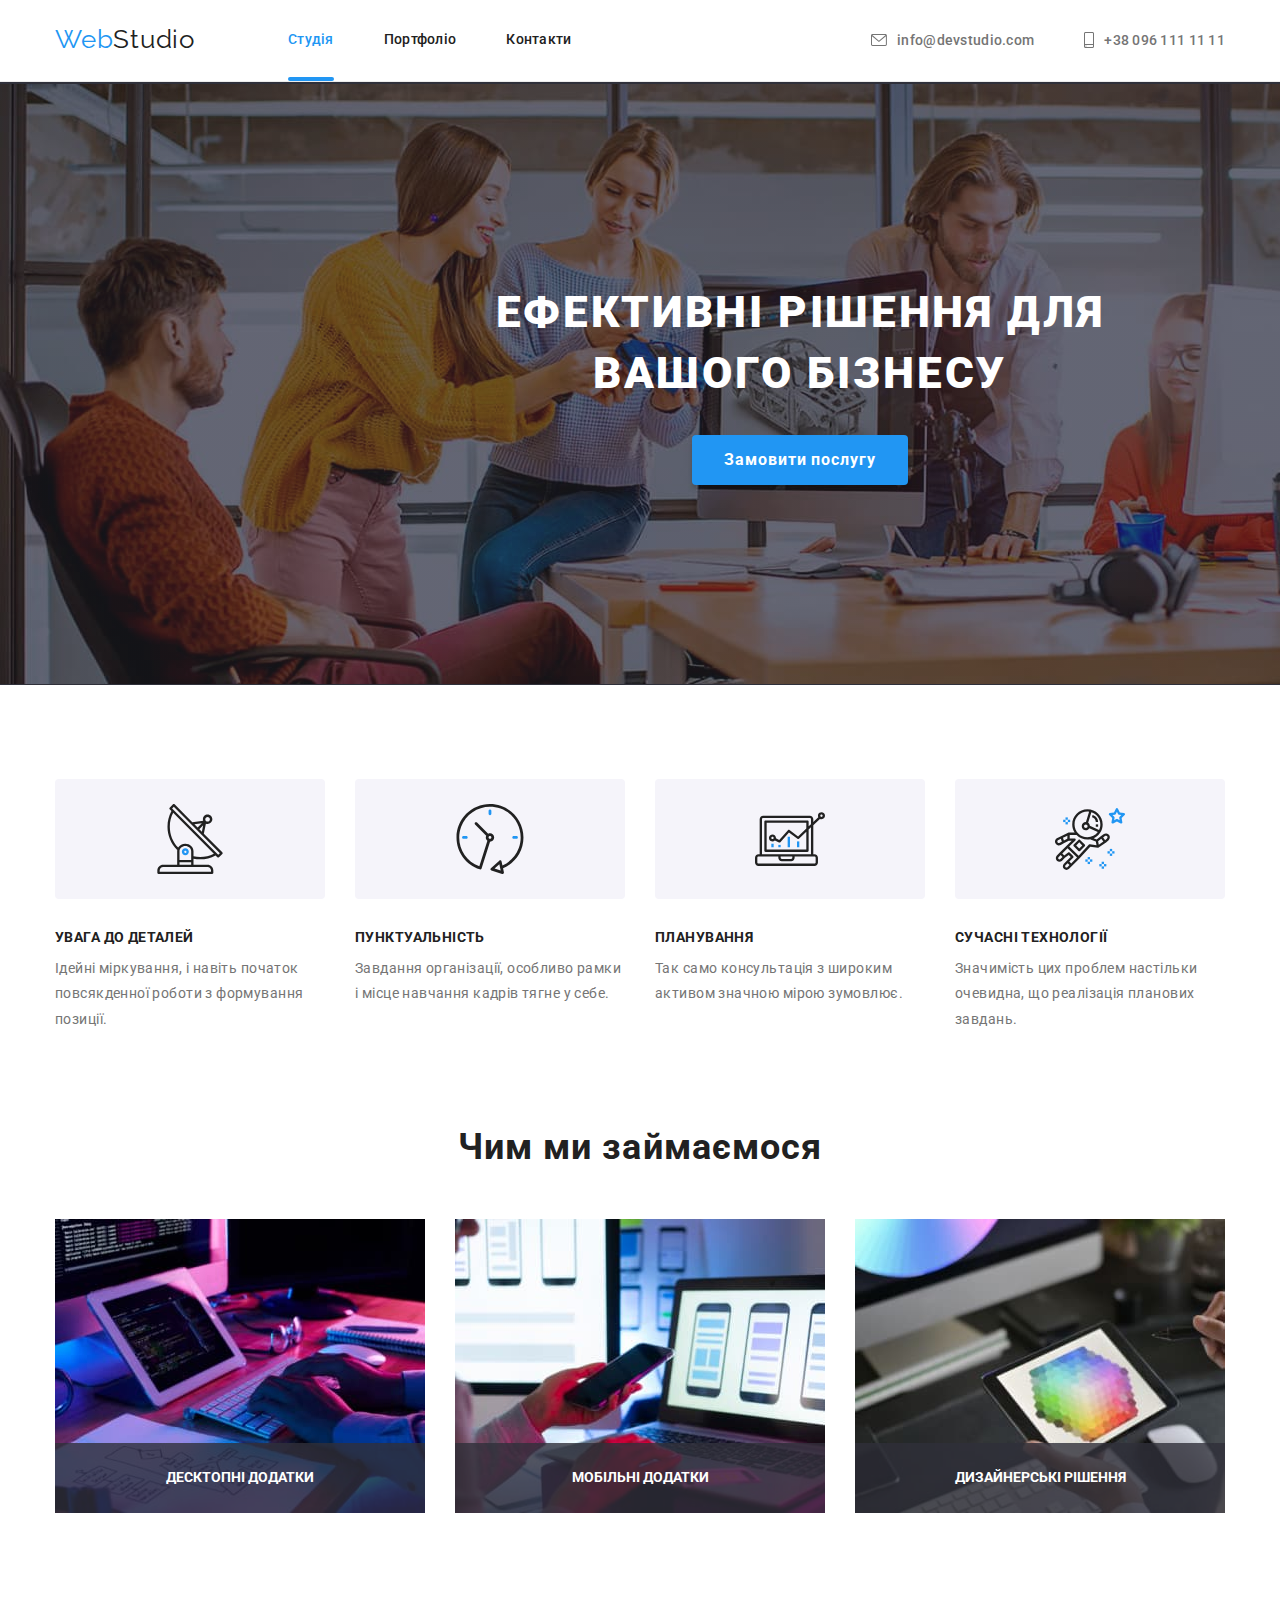
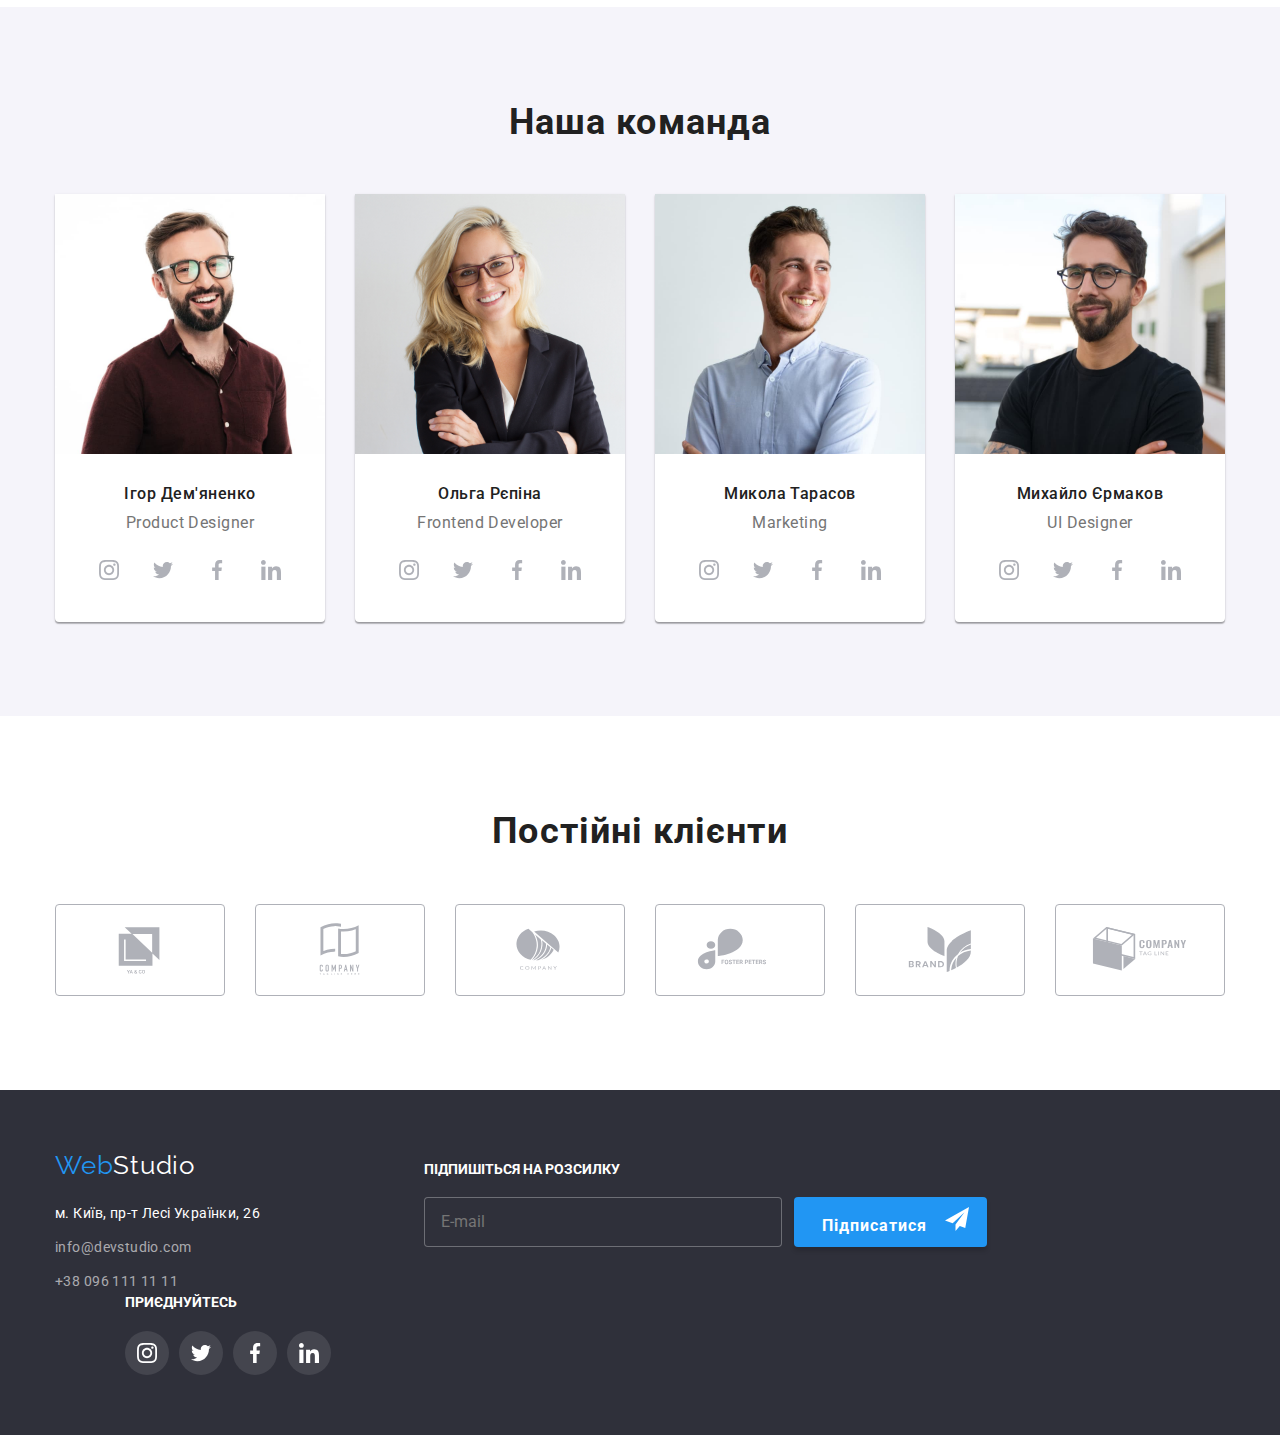
==== index.html @ ceedc27b "added bace files" ====
<!DOCTYPE html>
<html lang="uk">
<head>
    <meta charset="UTF-8">
    <meta http-equiv="X-UA-Compatible" content="IE=edge">
    <meta name="viewport" content="width=device-width, initial-scale=1.0">
    <title>Document</title>
    <link rel="preconnect" href="https://fonts.googleapis.com">
    <link rel="preconnect" href="https://fonts.gstatic.com" crossorigin>
    <link href="https://fonts.googleapis.com/css2?family=Raleway:wght@700&family=Roboto:wght@400;500;700;900&display=swap" rel="stylesheet">
    <link rel="stylesheet" href="https://cdnjs.cloudflare.com/ajax/libs/modern-normalize/1.1.0/modern-normalize.min.css">
    <link rel="stylesheet" href="./css/styles.css"/>
    
</head>

<body class="page">

<header class="header">

    <div class="container container-header">


        <a href="./index.html" class="logo">
            Web<span class="logo decor">Studio</span>
        </a>

    <nav>
        
        <ul class="site-nav">
            <li class="nav-item"><a href="#hero"  class="link current site-item">Студія</a></li>
            <li class="nav-item"><a href="./portfolio.html"  class="link site-item">Портфоліо</a></li>
            <li class="nav-item"><a href="#" class="link site-item" >Контакти</a></li>
        </ul>
    </nav>

        <ul class="contacts">
            <li class="contact-item">
                <a class="contact link" href=mailto:info@devstudio.com><svg class="contact-icon" width="16" height="12"><use href="./images/icons.svg#icon-envelope"></use></svg>info@devstudio.com</a>
            </li>
            
            <li class="contact-item">
                <a class="contact link" href=tel:+380961111111><svg class="contact-icon" width="10" height="16"><use href="./images/icons.svg#icon-smartphone"></use></svg>+38 096 111 11 11</a>
            </li>
        </ul>
    
    </div>

</header>

<main>


    <section id="hero" class="section hero-content">

        <div class="container hero-container">
            <h1 class="hero-title">Ефективні рішення для вашого бізнесу</h1>
            <button data-modal-open class="hero-button" type="button">Замовити послугу</button>
        </div>
       
    </section>

   

    <section class="section">

        <div class="container">
        <h2 class="title-our hidden">Наші переваги</h2>

        <ul class="section-list">

            <li class="section-item">
                <div class="iconbg">
                <svg width="70" height="70"><use href="./images/icons.svg#icon-antenna"></use></svg>
                </div>
                <h3 class="subtitle">УВАГА ДО ДЕТАЛЕЙ</h3>
                <p class="text">Ідейні міркування, і навіть початок повсякденної роботи з формування позиції.</p>
            </li>

            <li class="section-item">
                <div class="iconbg">
                <svg width="70" height="70"><use href="./images/icons.svg#icon-clock"></use></svg>
                </div>
                <h3 class="subtitle">ПУНКТУАЛЬНІСТЬ</h3>
                <p class="text">Завдання організації, особливо рамки і місце навчання кадрів тягне у себе.</p>
            </li>

            <li class="section-item">
                <div class="iconbg">
                <svg width="70" height="70"><use href="./images/icons.svg#icon-diagram"></use></svg>
                </div>
                <h3 class="subtitle">ПЛАНУВАННЯ</h3>
                <p class="text">Так само консультація з широким активом значною мірою зумовлює.</p>
            </li>

            <li class="section-item">
                <div class="iconbg">
                <svg width="70" height="70"><use href="./images/icons.svg#icon-astronaut"></use></svg>
                </div>
                <h3 class="subtitle">СУЧАСНІ ТЕХНОЛОГІЇ</h3>
                <p class="text">Значимість цих проблем настільки очевидна, що реалізація планових завдань.</p>
            </li>
        </ul>
    </div>
    </section>


    <section class="section our-works">

        <div class="container">
        <h2 class="section-title our-title">Чим ми займаємося</h2>
        
        <div class="works">
        <ul class="section-list">

            <li class="our-item">
                <img  src="./images/im1.jpg" width="370" alt="вестка" /> 
                <div class="overlay-works">
                    <p class="works-title">Десктопні додатки</p>
                </div>
            </li>

            <li class="our-item">
                <img src="./images/im2.jpg" width="370" alt="фронтенд" />
                <div class="overlay-works">
                    <p class="works-title">Мобільні додатки</p>
                </div>
            </li>

            <li class="our-item">
                <img src="./images/im3.jpg" width="370" alt="розробка візуальної частини" />
                <div class="overlay-works">
                    <p class="works-title">Дизайнерські рішення</p>
                </div>
            </li>
        </ul>
    </div>
    </div>
    </section>
    

    <section class="section team">
        <div class="container">
        <h2 class="team-title">Наша команда</h2>

        <ul class="team-list">

            <li class="team-card">
                
                <img src="./images/igor.jpg" width="270" alt="Ігор Дем'яненко" />
                    <h3 class="team-subtitle">Ігор Дем'яненко</h3>
                    <p lang="en" class="team-text">Product Designer</p>
                
                    <ul class="social">
                    <li class="team-icon">
                        <a class="social-team" href="#">
                            <svg class="icon" width="20" height="20">
                                <use href="./images/icons.svg#icon-instagram"></use>
                            </svg>
                        </a>
                        
                    </li>

                    <li class="team-icon">
                        <a class="social-team" href="#">
                            <svg class="icon" width="20" height="20">
                                <use href="./images/icons.svg#icon-twitter"></use>
                            </svg>
                        </a>
                    </li>

                    <li class="team-icon">
                        <a class="social-team" href="#">
                            <svg class="icon" width="20" height="20">
                                <use href="./images/icons.svg#icon-facebook"></use>
                            </svg>
                        </a>
                    </li>

                    <li class="team-icon">
                        <a class="social-team" href="#">
                            <svg class="icon" width="20" height="20">
                                <use href="./images/icons.svg#icon-linkedin"></use>
                            </svg>
                        </a>
                    </li>

                </ul>
               
            </li>

            <li class="team-card">
                <img src="./images/olga.jpg" width="270" alt="Ольга Рєпіна" />

                
                    <h3 class="team-subtitle">Ольга Рєпіна</h3>
                    <p lang="en" class="team-text">Frontend Developer</p>
                 
                    <ul class="social">
                        <li class="team-icon">
                            <a class="social-team" href="#">
                                <svg class="icon" width="20" height="20">
                                    <use href="./images/icons.svg#icon-instagram"></use>
                                </svg>
                            </a>
                            
                        </li>
    
                        <li class="team-icon">
                            <a class="social-team" href="#">
                                <svg class="icon" width="20" height="20">
                                    <use href="./images/icons.svg#icon-twitter"></use>
                                </svg>
                            </a>
                        </li>
    
                        <li class="team-icon">
                            <a class="social-team" href="#">
                                <svg class="icon" width="20" height="20">
                                    <use href="./images/icons.svg#icon-facebook"></use>
                                </svg>
                            </a>
                        </li>
    
                        <li class="team-icon">
                            <a class="social-team" href="#">
                                <svg class="icon" width="20" height="20">
                                    <use href="./images/icons.svg#icon-linkedin"></use>
                                </svg>
                            </a>
                        </li>
    
                    </ul>
                 
                
               
            </li>

            <li class="team-card">
                <img src="./images/mykola.jpg" width="270" alt="Микола Тарасов" />
                
                    <h3 class="team-subtitle">Микола Тарасов</h3>
                    <p lang="en" class="team-text">Marketing</p>

                    <ul class="social">
                        <li class="team-icon">
                            <a class="social-team" href="#">
                                <svg class="icon" width="20" height="20">
                                    <use href="./images/icons.svg#icon-instagram"></use>
                                </svg>
                            </a>
                            
                        </li>
    
                        <li class="team-icon">
                            <a class="social-team" href="#">
                                <svg class="icon" width="20" height="20">
                                    <use href="./images/icons.svg#icon-twitter"></use>
                                </svg>
                            </a>
                        </li>
    
                        <li class="team-icon">
                            <a class="social-team" href="#">
                                <svg class="icon" width="20" height="20">
                                    <use href="./images/icons.svg#icon-facebook"></use>
                                </svg>
                            </a>
                        </li>
    
                        <li class="team-icon">
                            <a class="social-team" href="#">
                                <svg class="icon" width="20" height="20">
                                    <use href="./images/icons.svg#icon-linkedin"></use>
                                </svg>
                            </a>
                        </li>
    
                    </ul>

             
            </li>

            <li class="team-card">
                <img src="./images/mykhailo.jpg" width="270" alt="Михайло Єрмаков" />
               
                    <h3 class="team-subtitle">Михайло Єрмаков</h3>
                    <p lang="en" class="team-text">UI Designer</p>

                    <ul class="social">
                        <li class="team-icon">
                            <a class="social-team" href="#">
                                <svg class="icon" width="20" height="20">
                                    <use href="./images/icons.svg#icon-instagram"></use>
                                </svg>
                            </a>
                            
                        </li>
    
                        <li class="team-icon">
                            <a class="social-team" href="#">
                                <svg class="icon" width="20" height="20">
                                    <use href="./images/icons.svg#icon-twitter"></use>
                                </svg>
                            </a>
                        </li>
    
                        <li class="team-icon">
                            <a class="social-team" href="#">
                                <svg class="icon" width="20" height="20">
                                    <use href="./images/icons.svg#icon-facebook"></use>
                                </svg>
                            </a>
                        </li>
    
                        <li class="team-icon">
                            <a class="social-team" href="#">
                                <svg class="icon" width="20" height="20">
                                    <use href="./images/icons.svg#icon-linkedin"></use>
                                </svg>
                            </a>
                        </li>
    
                    </ul>

              
            </li>

        </ul>

    </div>
    </section>


    <section class="section">
        <div class="container">
            <h2 class="section-title title-client">Постійні клієнти</h2>
            
            <ul class="client-list">

                <li>
                    <a class="client-item" href="#">
                        <svg class="client-icon" width="106" height="60">
                            <use href="./images/icons.svg#icon-Logo"></use>
                        </svg>
                    </a>
                </li>

                <li>
                    <a class="client-item" href="#">
                        <svg class="client-icon" width="106" height="60">
                            <use href="./images/icons.svg#icon-Logo1"></use>
                        </svg>
                    </a>
                </li>

                <li>
                    <a class="client-item" href="#">
                        <svg class="client-icon" width="106" height="60">
                            <use href="./images/icons.svg#icon-Logo2"></use>
                        </svg>
                    </a>
                </li>

                <li>
                    <a class="client-item" href="#">
                        <svg class="client-icon" width="106" height="60">
                            <use href="./images/icons.svg#icon-Logo3"></use>
                        </svg>
                    </a>
                </li>

                <li>
                    <a class="client-item" href="#">
                        <svg class="client-icon" width="106" height="60">
                            <use href="./images/icons.svg#icon-Logo4"></use>
                        </svg>
                    </a>
                </li>

                <li>
                    <a class="client-item" href="#">
                        <svg class="client-icon" width="106" height="60">
                            <use href="./images/icons.svg#icon-Logo5"></use>
                        </svg>
                    </a>
                </li>

            </ul>

        </div>
    </section>


</main>


<footer class="footer"> 
    <div class="container">

        <div class="adrfoot">
        <div class="foot">
        
        <div class="logo-end">
    <a class="logo logo-foot" href="./index.html"> 
        Web<span class="logo-footer">Studio</span>
    </a>
        </div>

 
    <address>
        <ul class="contacts-end">
    <li class="address-footer"><a class="address-end link" href="https://www.google.com/maps/place/%D0%B1%D1%83%D0%BB.+%D0%9B%D0%B5%D1%81%D0%B8+%D0%A3%D0%BA%D1%80%D0%B0%D0%B8%D0%BD%D0%BA%D0%B8,+26,+%D0%9A%D0%B8%D0%B5%D0%B2,+%D0%A3%D0%BA%D1%80%D0%B0%D0%B8%D0%BD%D0%B0,+02000/@50.4265841,30.5361971,17z/data=!3m1!4b1!4m5!3m4!1s0x40d4cf0e033ecbe9:0x57a4dffefec77da0!8m2!3d50.4265807!4d30.5383859" target="_blank"  rel="noopener noreferrer" >м. Київ, пр-т Лесі Українки, 26</a></li>
    <li class="address-footer"><a class="post-end link" href=mailto:info@devstudio.com>info@devstudio.com</a></li>
    <li class="address-footer"><a class="phone-end link" href=tel:+380961111111>+38 096 111 11 11</a></li>
  </ul>
    </address>

   

    <div class="footer-social">
        <p class="title-foot">Приєднуйтесь</p>
        
        <ul class="social-footer">
            <li>
                <a class="social-foot" href="#">
                    <svg class="icon" width="20" height="20">
                        <use href="./images/icons.svg#icon-instagram"></use>
                    </svg>
                </a>
                
            </li>

            <li>
                <a class="social-foot" href="#">
                    <svg class="icon" width="20" height="20">
                        <use href="./images/icons.svg#icon-twitter"></use>
                    </svg>
                </a>
            </li>

            <li>
                <a class="social-foot" href="#">
                    <svg class="icon" width="20" height="20">
                        <use href="./images/icons.svg#icon-facebook"></use>
                    </svg>
                </a>
            </li>

            <li>
                <a class="social-foot" href="#">
                    <svg class="icon" width="20" height="20">
                        <use href="./images/icons.svg#icon-linkedin"></use>
                    </svg>
                </a>
            </li>

        </ul>
    </div>
        </div>

    <div class="submit">
        <p class="submit-title">Підпишіться на розсилку</p>
    <form type="submit" class="send-email">
        <label>
            <input class="input-email" type="email" name="email" id="user_email" placeholder="E-mail"/>
        </label>
        <button type="submit" class="button-footer" >Підписатися
            <svg class="submit-icon" width="24" height="24"><use href="./images/icons.svg#icon-icon-send"></use></svg>
        </button>
    </form>
    </div>


</div>






    </div>
    
</footer>

       
<div data-modal class="backdrop is-hidden">
    <div class="modal">
        <button data-modal-close class="modal-button"><svg class="icon-modal" width="18" height="18"><use href="./images/icons.svg#icon-close"></use></svg></button>
    </div>
</div>
<script src="./js/modal.js"></script>


</body>
</html>
---- css/styles.css ----
h1,
h2,
h3,
h4,
p,
ul {
    margin: 0;
    padding: 0;
}

ul{
    list-style: none;
}

:root{
    --primary-text-color: #212121;
    --accent-color: #2196F3;
    --article-text-color: #757575;
    --white-text-color: #FFFFFF;
    --primary-bg-color: #FFFFFF;
    --bgcolor-footer: #2F303A;
    --bgcolor-team: #F5F4FA;
    --icon-color: #AFB1B8;
}

body {
    background-color: var(--primary-bg-color);
    font-family: 'Roboto', sans-serif;
    color:var(--primary-text-color);
}

.container{
    width: 1200px;
    margin-left: auto;
    margin-right: auto;
    padding-left: 15px;
    padding-right: 15px;
}

.section{
    padding-top: 94px;
    padding-bottom: 94px;
}

.hidden{
    position: absolute;
    width: 1px;
    height: 1px;
    margin: -1px;
    border: 0;
    padding: 0;
    clip: rect(0 0 0 0);
    overflow: hidden;
} 

img{
    display: block;
}

/* ========================= HEADER ================================ */

.header {
    border-bottom: 1px solid #ECECEC;;
}

.container-header{
    display: flex;
    align-items: center;
    
}

.link{
    display: block;
    text-decoration: none;
    font-style: normal;
    color: var(--primary-text-color);
    padding-top: 32px;
    padding-bottom: 32px;
    position: relative;
}

.link.current::after{
    content:"";
    width: 100%;
    height: 4px;
    border-radius: 2px;
    background-color: var(--accent-color);
    position: absolute;
    left: 0;
    bottom: -1px;
}

.logo {
    padding-top: 24px;
    padding-bottom: 25px;

    color: var(--accent-color);
    font-family: 'Raleway';
    font-size: 26px;
    line-height: 1.2;
    letter-spacing: 0.03em;
    text-decoration: none;
}

.decor {
    color: var(--primary-text-color);
}

.site-nav {
    display: flex;
    align-items: center;

    margin-left: 93px;
    text-decoration: none;
    line-height: 1.2;
    letter-spacing: 0.02em;
}

.nav-item:not(:last-child){
    margin-right: 50px;
}

.site-item{
    display:block;
    font-weight: 500;
    line-height: 1.14;
    font-size: 14px;
    letter-spacing: 0.02em;
    text-decoration: none;  
    transition: color 250ms cubic-bezier(0.4, 0, 0.2, 1);
}

.site-item:hover{
    color:var(--accent-color);
}

.site-item:focus{
    color:var(--accent-color);
}

.contacts{
    display: flex;
    margin-left: auto;
}

.contact.link{
    display: flex;
    align-items: center;
    color: var(--article-text-color);
    font-size: 14px;
    font-weight: 500;
    line-height: 1.2;
    letter-spacing: 0.02em; 
    text-decoration: none;
    color:var(--article-text-color);
    fill:var(--article-text-color);
    transition: color 250ms cubic-bezier(0.4, 0, 0.2, 1), fill 250ms cubic-bezier(0.4, 0, 0.2, 1);
}

.contact.link:focus{
    color: var(--accent-color);
}   

.contact.link:hover{
    color:var(--accent-color);
}

.contact-icon{
    fill:currentColor;
}

.contact-icon{
    margin-right: 10px;
}

.contact-item:not(:last-child){
    margin-right: 50px;
}





/* ========================= HERO ============================== */



.hero-content{
    width: 1600px;
    margin-left: auto;
    margin-right: auto;
    padding-top: 200px;
    padding-bottom:200px;
    text-align: center;
    background-color: var(--bgcolor-footer);
    background-image: linear-gradient(rgba(47, 48, 58, 0.4), rgba(47, 48, 58, 0.4)), url(../images/herobg.jpg);
    background-repeat: no-repeat;
    background-position: center;
}

.hero-title{
    max-width: 696px;
    margin-bottom: 30px;
    margin-left: auto;
    margin-right: auto;
    color: var(--white-text-color);
    font-size: 44px;
    font-weight: 900;
    text-align: center;
    text-transform: uppercase;
    letter-spacing: 0.06em;
    line-height: 1.4;
    
}

button{
    cursor: pointer;
}

.hero-button{
    border-radius: 4px;

    box-shadow: 0px 4px 4px rgba(0, 0, 0, 0.15);
    font-weight: 700;
    padding: 10px 32px;
    background-color: var(--accent-color);
    color: var(--white-text-color);
    line-height: 1.9;
    letter-spacing: 0.06em;
    border-style: none;
    transition: background-color 250ms cubic-bezier(0.4, 0, 0.2, 1);
}

.hero-button:hover,
.hero-button:focus{
    background-color: #188CE8;
}


/* ========================= НАШІ ПЕРЕВАГИ ==================== */

.section-title{
    font-size: 36px;
    line-height: 1.2;
    text-align: center;
    letter-spacing: 0.03em;
}

.section-list{
    display: flex;
}

.section-item{
    width: 270px;
}

.section-item:not(:first-child){
    margin-left: 30px;
}

.iconbg{
    display: flex;
    justify-content: center;
    align-items: center;
    height: 120px;
    border-radius: 4px;
    background-color: var(--bgcolor-team);
    margin-bottom: 30px;
}

.subtitle{
    margin-bottom: 10px;
    font-size: 14px;
    line-height: 1.2;
    letter-spacing: 0.03em;
    text-transform: uppercase;
}

.text{
    margin-bottom: 0;
    color: var(--article-text-color);
    font-weight: 400;
    font-size: 14px;
    line-height: 1.8;
    letter-spacing: 0.03em;
}



/* =========================ЧИМ МИ ЗАЙМАЄМОСЬ ====================== */

.our-works{
    padding-top: 0;
}

.our-title{
    margin-bottom: 50px;
    font-size: 36px;
    line-height: 1.2;
    text-align: center;
    letter-spacing: 0.03em;
}

.our-item:not(:last-child){
    margin-right: 30px;
}

.our-item{
    position:relative;
}

.overlay-works{
    position: absolute;
    display: flex;
    justify-content: center;
    align-items: center;
    width: 100%;
    background-color:rgba(47, 48, 58, 0.8);
    height: 70px;
    left:0;
    bottom: 0;
}

.works-title{
    color:var(--white-text-color);
    text-transform: uppercase;
    font-weight: 700;
    font-size:14px;
    line-height: 1.14;
}


/* ========================= КОМАНДА ========================= */

.team-title{
    margin-bottom:50px ;
    font-size: 36px;
    line-height: 1.2;
    text-align: center;
    letter-spacing: 0.03em;
}

.team{
    background-color: var(--bgcolor-team);
}

.team-list{
    display: flex;
}


.team-card{
    display: block;
   
    background-color: var(--primary-bg-color);
    box-shadow: 0px 1px 3px rgba(0, 0, 0, 0.12), 0px 1px 1px rgba(0, 0, 0, 0.14), 0px 2px 1px rgba(0, 0, 0, 0.2);
    border-radius: 0px 0px 4px 4px;
    margin-right: 30px;
}

.team-card:last-child{
    margin-right: 0;
}


.team-title{
    margin-bottom: 50px;
}

.team-subtitle{
    margin-bottom: 10px;
    margin-top: 30px;
    font-weight: 500;
    font-size: 16px;
    line-height: 1.2;
    text-align: center;
    letter-spacing: 0.03em;
}

.team-text{
    margin-bottom: 16px;
    color: var(--article-text-color);
    line-height: 1.2;
    text-align: center;
    letter-spacing: 0.03em;
    margin-bottom: 16px;
}

.social{
    display:flex;
    justify-content: center;
    align-content: center;
    margin-bottom: 30px;
}

.social-team{
    fill:#AFB1B8;
    display: flex;
    align-items: center;
    justify-content: center;

    width: 44px;
    height: 44px;
    border-radius: 50%;
    transition: fill 250ms cubic-bezier(0.4, 0, 0.2, 1), background-color 250ms cubic-bezier(0.4, 0, 0.2, 1);
}

.team-icon:not(:last-child){
    margin-right: 10px;
}

.social-team:hover,
.social-team:focus{
    background-color: var(--accent-color);
    fill:var(--white-text-color);
}


/* ========================= ПОСТІЙНІ КЛІЄНТИ =========================*/

.title-client{
    margin-bottom: 50px;
}
.client-list{
    display:flex;
    justify-content: center;
    align-items: center;
    gap: 30px;

}
.client-item{
    color: var(--icon-color);
    display: flex;
    justify-content: center;
    align-items: center;
    width: 170px;
    height: 92px;
    border: 1px solid var(--icon-color);
    border-radius: 4px;
    outline: transparent;
    transition: color 250ms cubic-bezier(0.4, 0, 0.2, 1), border-color 250ms cubic-bezier(0.4, 0, 0.2, 1);
}

.client-item:focus,
.client-item:hover{
    border-color: #188CE8;
    color: #188CE8;
}

.client-icon{
    fill: currentColor;
}


/* ========================= FOOTER ========================= */

.footer{
    background-color: var(--bgcolor-footer);
    color: var(--white-text-color);

    padding-top: 60px;
    padding-bottom: 60px;
}

.logo-footer{
    color: var(--white-text-color);
}

.logo-end{
    margin-bottom: 20px;
}

.logo-foot{
    padding: 0;
}

.adrfoot{
    display: flex;
    align-items: baseline;
}

.address-end{
    color: var(--white-text-color);
    text-decoration: none;
    line-height: 1.8;
    font-size: 14px;
    letter-spacing: 0.03em;
    padding: 0;
    transition: color 250ms cubic-bezier(0.4, 0, 0.2, 1);
}

.post-end{
    color: rgba(255, 255, 255, 0.6);
    line-height: 1.8;
    font-size: 14px;
    letter-spacing: 0.03em;
    padding: 0;
    transition: color 250ms cubic-bezier(0.4, 0, 0.2, 1);
}

.phone-end{
    color: rgba(255, 255, 255, 0.6);
    line-height: 1.8;
    font-size: 14px;
    letter-spacing: 0.03em;
    padding: 0;
    transition: color 250ms cubic-bezier(0.4, 0, 0.2, 1);
}

.address-end:hover,
.address-end:focus{
    color: var(--accent-color);
}

.phone-end:hover,
.phone-end:focus{
    color: var(--accent-color);
}

.post-end:hover,
.post-end:focus{
    color: var(--accent-color);
}

.address-footer:not(:last-child){
    margin-bottom: 9px;
}

.footer-social{
 margin-left: 70px;
}

.title-foot{
    margin-bottom: 20px;
    font-size: 14px;
    font-weight: 700;
    text-transform: uppercase;
}

.social-foot{
    fill: var(--white-text-color);
    display: flex;
    align-items: center;
    justify-content: center;

    width: 44px;
    height: 44px;
    background-color: rgba(255, 255, 255, 0.1);
    border-radius: 50%;
    transition: background-color 250ms cubic-bezier(0.4, 0, 0.2, 1);
}

.social-foot:focus,
.social-foot:hover{
    background-color: var(--accent-color);
}

.social-footer{
    display: flex;
    gap: 10px;
}

.submit{
    display:flex;
    flex-direction: column;
    margin-left: 93px;
}

.submit-title{
    margin-bottom: 20px;
    font-size: 14px;
    font-weight: 700;
    text-transform: uppercase;
}

.input-email{
    width: 358px;
    height: 50px;
    background-color: var(--bgcolor-footer);
    border-radius: 4px;
    border: 1px solid rgba(255, 255, 255, 0.3);
    padding-left: 16px;
}

.send-email{
    display: flex;
    align-items: center;
}

.button-footer{
    height: 50px;
    margin-left: 12px;
    padding-left: 28px;
    padding-top:10px;
    padding-bottom: 10px;
    padding-right: 18px;

    border-radius: 4px;

    box-shadow: 0px 4px 4px rgba(0, 0, 0, 0.15);
    font-weight: 700;
    background-color: var(--accent-color);
    color: var(--white-text-color);
    line-height: 1.9;
    letter-spacing: 0.06em;
    border-style: none;
    transition: background-color 250ms cubic-bezier(0.4, 0, 0.2, 1);

}

.hero-button:hover,
.hero-button:focus{
    background-color: #188CE8;
}

.submit-icon{
    margin-left: 13px;
}



/* ========================= ПОРТФОЛІО =========================*/

.current{
    color: var(--accent-color);
}

.features-names{
    margin-bottom: 50px;
}
.features-item{
    border-style: none;
    line-height: 1.6;
    text-align: center;
    letter-spacing: 0.03em;
    transition: background-color 250ms cubic-bezier(0.4, 0, 0.2, 1), color 250ms cubic-bezier(0.4, 0, 0.2, 1), box-shadow 250ms cubic-bezier(0.4, 0, 0.2, 1);
}

.examples-subtitle{
    font-size: 18px;
    line-height: 2;
    letter-spacing: 0.06em;
}

.examples-text{
    color: var(--article-text-color);
    font-weight: 400;
    line-height: 30px;
    letter-spacing: 0.03em;
}

.features-names{
    display: flex;
    justify-content: center;
}

.features-item:hover{
    background-color: var(--accent-color);
    color: var(--white-text-color);
    box-shadow: 0px 3px 1px rgba(0, 0, 0, 0.1), 0px 1px 2px rgba(0, 0, 0, 0.08), 0px 2px 2px rgba(0, 0, 0, 0.12);
}

.features-item:focus{
    background-color: var(--accent-color);
    color: var(--white-text-color);
    box-shadow: 0px 3px 1px rgba(0, 0, 0, 0.1), 0px 1px 2px rgba(0, 0, 0, 0.08), 0px 2px 2px rgba(0, 0, 0, 0.12);
}

.features-names{
    gap: 8px;
}

.features-item{
    padding: 6px 22px; 
    border-radius: 4px;

    font-weight: 500;
    line-height: 1.6;
    letter-spacing: 0.03em;
    background: var(--bgcolor-team);
}

.features-title{
    visibility: hidden;
}

.examples{
    display: flex;
    flex-wrap: wrap;
    gap: 30px;
}

.examples-item {
    width: 370px;
}

.examples-item :last-child{
    margin-right: 0;
}

.examples-link{
    display: block;
    text-decoration: none;
    outline: transparent;
    transition: box-shadow 250ms cubic-bezier(0.4, 0, 0.2, 1);
}

.examples-link:hover,
.examples-link:focus{
    box-shadow: 0px 1px 1px rgba(0, 0, 0, 0.12), 0px 4px 4px rgba(0, 0, 0, 0.06), 1px 4px 6px rgba(0, 0, 0, 0.16);
}

.overlay{
    width: 100%;
    height: 100%;
    position: absolute;
    left:0;
    top:0;
    display: flex;
    justify-content: center;
    align-items: center;
    background-color:rgba(33, 150, 243, 0.9);
    transform: translateY(100%);
    transition: transform 250ms cubic-bezier(0.4, 0, 0.2, 1);
}

.examples-link:hover .overlay{
    transform: translateY(0);
}

.examples-link:focus .overlay{
    transform: translateY(0);
}

.overlay-wrapper{
    position:relative;
    overflow: hidden;
}

.overlay-text{
    padding-left: 24px;
    padding-right: 24px;
    color: var(--white-text-color);
    font-size: 18px;
    line-height: 28px;
}

.examples-aftercard{
    padding: 20px 24px;
    border-right: 1px solid #EEEEEE;
    border-left: 1px solid #EEEEEE;
    border-bottom: 1px solid #EEEEEE;
}

.examples-subtitle{
    color:var(--primary-text-color);
    margin-bottom: 4px;
    font-size: 18px;
    line-height: 2;
    letter-spacing: 0.06em;
}

.examples-text{
    line-height: 1.9;
    letter-spacing: 0.03em;
}


/* ========================= МОДАЛЬНЕ ВІКНО =========================*/


.backdrop{
    position:fixed;
    top:0;
    left:0;
    width: 100vw;
    height: 100vh;
    background-color:rgba(0, 0, 0, 0.2);

    opacity:1;
    transition: opacity 250ms cubic-bezier(0.4, 0, 0.2, 1);
}

.backdrop.is-hidden{
    opacity: 0;
    pointer-events: none;
}

.modal{
    position: absolute;
    width: 528px;
    height: 581px;
    border-radius: 4px;
    background-color: var(--primary-bg-color);
    top: 50%;
    left: 50%;
    transform: translate(-50%,-50%);
}

.modal-button{
    display:flex;
    position: absolute;
    justify-content: center;
    align-items: center;
    right: 8px;
    top:8px;
    width: 30px;
    height: 30px;
    padding: 6px;
    border: 1px solid rgba(0, 0, 0, 0.1);;
    border-radius: 50%;
    background-color: var(--white-text-color);
}
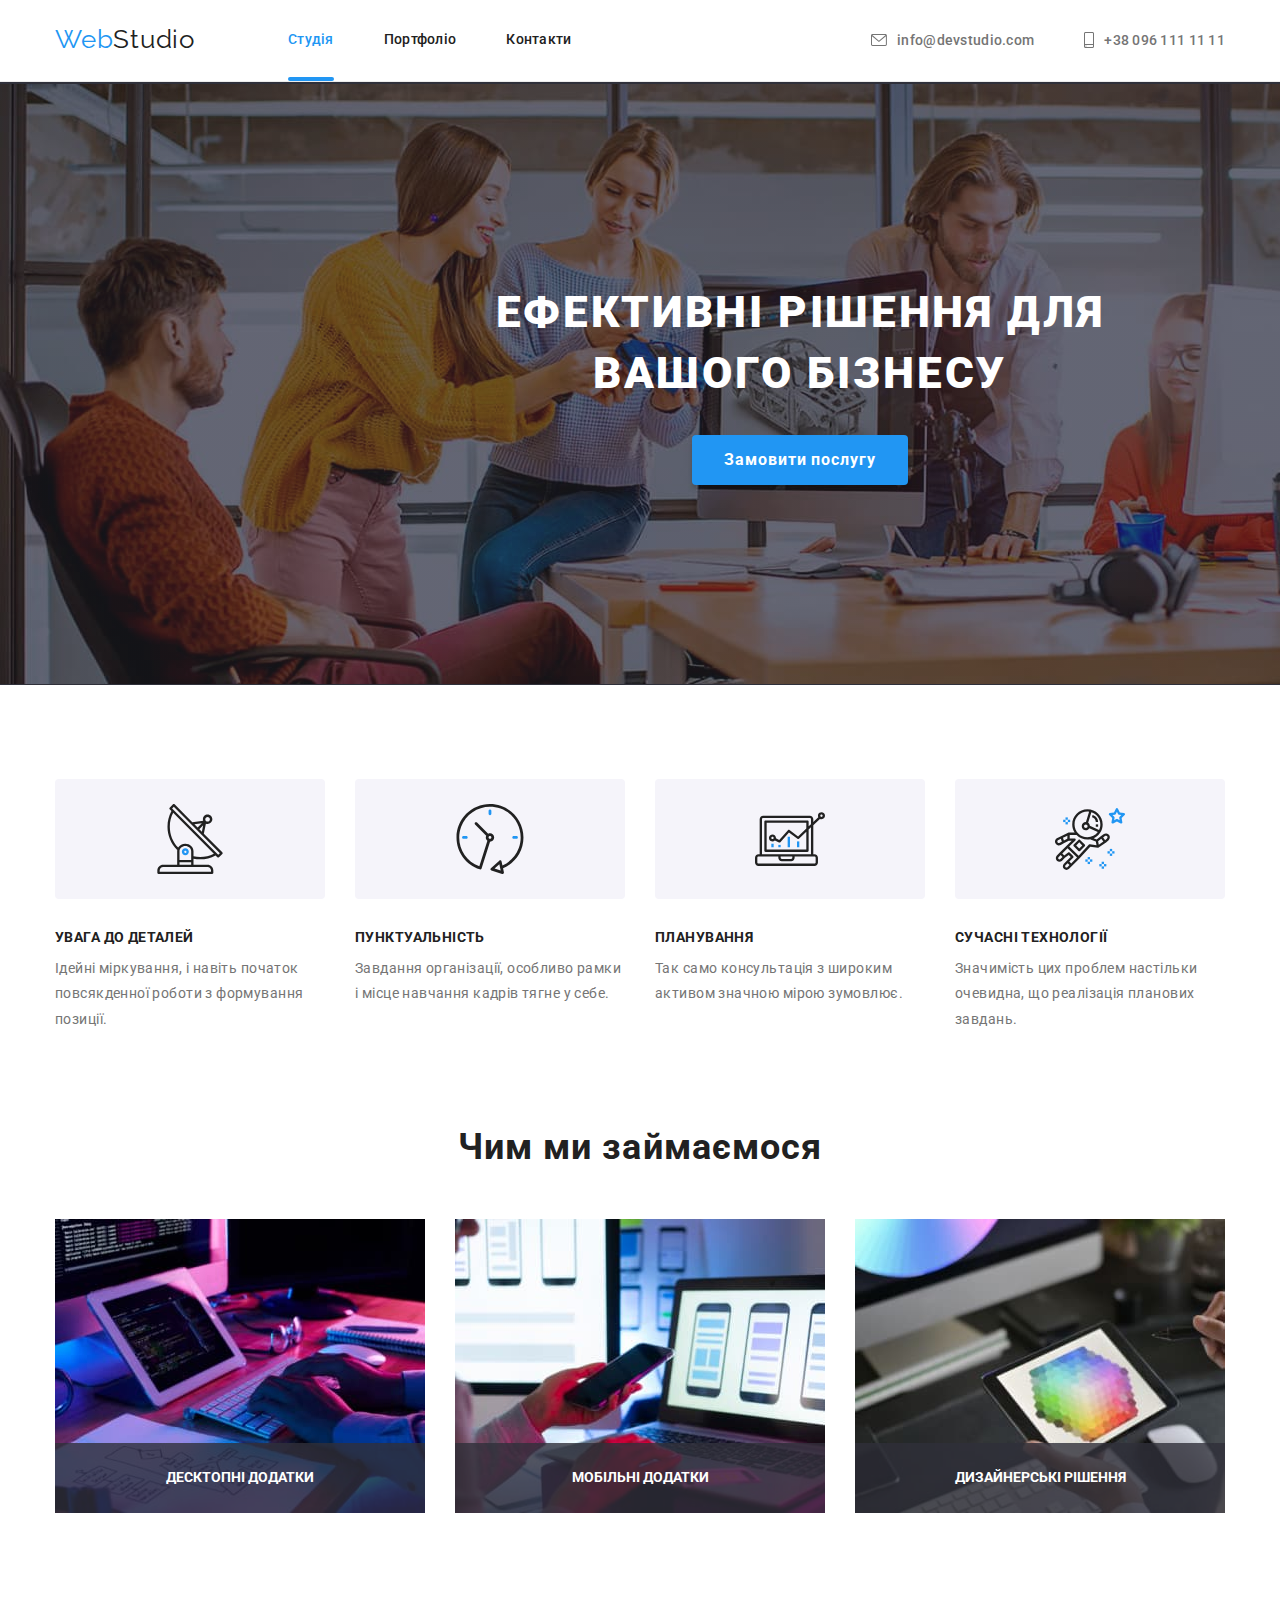
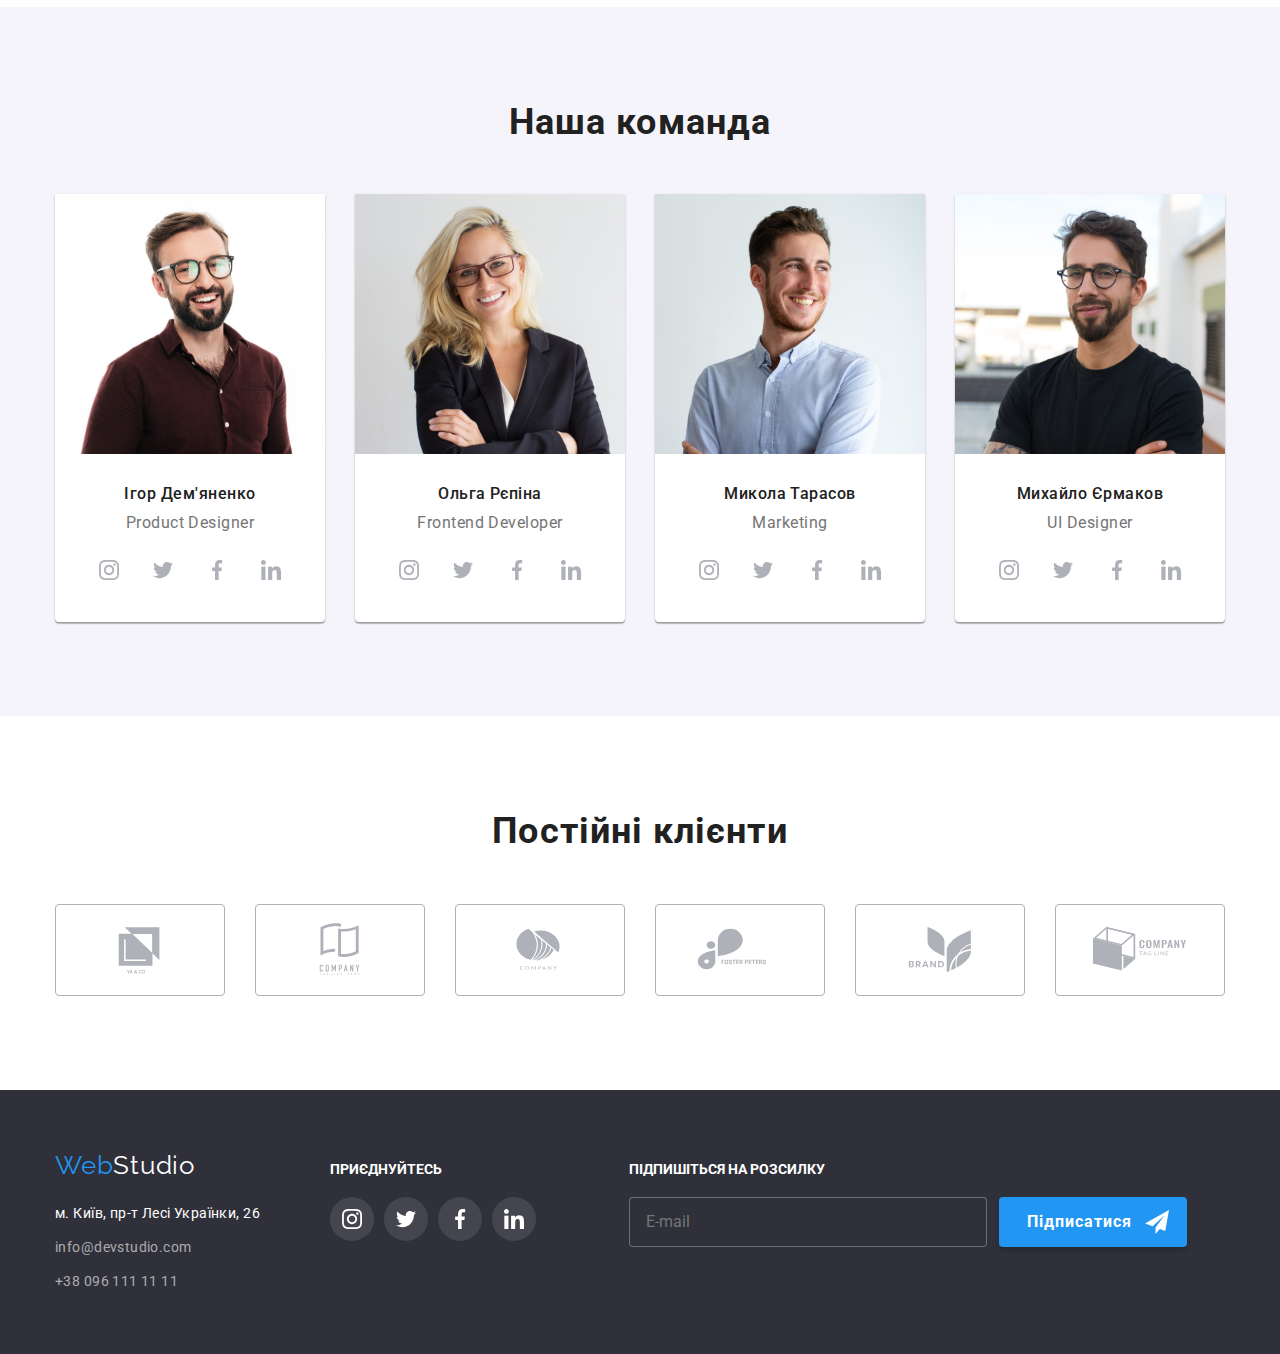
==== commit 6f05c124: "Added form" ====
--- a/index.html
+++ b/index.html
@@ -414,7 +414,7 @@
     <li class="address-footer"><a class="phone-end link" href=tel:+380961111111>+38 096 111 11 11</a></li>
   </ul>
     </address>
-
+</div>
    
 
     <div class="footer-social">
@@ -456,12 +456,13 @@
 
         </ul>
     </div>
-        </div>
+        
+
 
     <div class="submit">
         <p class="submit-title">Підпишіться на розсилку</p>
     <form type="submit" class="send-email">
-        <label>
+        <label >
             <input class="input-email" type="email" name="email" id="user_email" placeholder="E-mail"/>
         </label>
         <button type="submit" class="button-footer" >Підписатися
@@ -470,24 +471,59 @@
     </form>
     </div>
 
-
-</div>
-
-
-
-
-
-
-    </div>
-    
+    
+        </div>
+    </div>   
 </footer>
 
        
 <div data-modal class="backdrop is-hidden">
     <div class="modal">
         <button data-modal-close class="modal-button"><svg class="icon-modal" width="18" height="18"><use href="./images/icons.svg#icon-close"></use></svg></button>
+    
+        <p class="form-title">Залиште свої дані, ми вам передзвонимо</p>
+
+        <form class="form">
+            
+
+            <div class="form-field">
+                <label class="form-label" for="name">Ім'я</label>
+                <svg class="icon-input" width="18" height="18"><use href="./images/icons.svg#icon-person"></use></svg>
+                <input class="modal-input" type="text" name="username" id="name"/>
+           </div>
+
+           <div class="form-field">
+                <label class="form-label" for="number">Телефон</label>
+                <svg class="icon-input" width="18" height="18"><use href="./images/icons.svg#icon-phone-form"></use></svg>
+                <input class="modal-input" type="tel" name="phone-number" id="number" />
+            </div>
+
+            <div class="form-field">
+                <label class="form-label" for="mail">Пошта</label>
+                <svg class="icon-input" width="18" height="18"><use href="./images/icons.svg#icon-email-form"></use></svg>
+                <input class="modal-input"  type="email" name="email" id="mail"/>
+            </div>
+
+            <div class="form-field">
+                <label class="form-label" for="comment">Коментар</label>
+                <textarea class="modal-input" name="feedback" rows="7" placeholder="Введіть текст" id="comment"></textarea>
+            </div>
+
+        
+            <input class="modal-checkbox visually-hidden" type="checkbox" name="privacy" id="privacy"/>
+            <label class="privacy-text" for="privacy"><span class="custom-checkbox"></span>Погоджуюся з розсилкою та приймаю &nbsp;<a href="#" class="privacy-link">  Умови договору</a></label>
+
+
+              <button class="button-form" type="submit">Відправити</button>
+
+        </form>
+
     </div>
 </div>
+
+
+
+
 <script src="./js/modal.js"></script>
 
 
--- a/css/styles.css
+++ b/css/styles.css
@@ -53,6 +53,17 @@
     clip: rect(0 0 0 0);
     overflow: hidden;
 } 
+
+.visually-hidden{
+    position: absolute;
+    width: 1px;
+    height: 1px;
+    margin: -1px;
+    padding: 0;
+    overflow: hidden;
+    border: 0;
+    clip: rect(0 0 0 0);
+}
 
 img{
     display: block;
@@ -528,7 +539,7 @@
 }
 
 .footer-social{
- margin-left: 70px;
+    margin-left: 70px;
 }
 
 .title-foot{
@@ -589,6 +600,8 @@
 }
 
 .button-footer{
+    display: inline-flex;
+    align-items: center;
     height: 50px;
     margin-left: 12px;
     padding-left: 28px;
@@ -597,7 +610,6 @@
     padding-right: 18px;
 
     border-radius: 4px;
-
     box-shadow: 0px 4px 4px rgba(0, 0, 0, 0.15);
     font-weight: 700;
     background-color: var(--accent-color);
@@ -606,11 +618,10 @@
     letter-spacing: 0.06em;
     border-style: none;
     transition: background-color 250ms cubic-bezier(0.4, 0, 0.2, 1);
-
-}
-
-.hero-button:hover,
-.hero-button:focus{
+}
+
+.button-footer:hover,
+.button-footer:focus{
     background-color: #188CE8;
 }
 
@@ -811,13 +822,147 @@
     border: 1px solid rgba(0, 0, 0, 0.1);;
     border-radius: 50%;
     background-color: var(--white-text-color);
-}
-
-
-
-
-
-
-
-
-
+    transition: fill 250ms cubic-bezier(0.4, 0, 0.2, 1);
+}
+
+.modal-button:hover,
+.modal-button:focus{
+    fill:var(--accent-color);
+}
+
+.form-title{
+    text-align: center;
+    margin-top: 40px;
+    margin-bottom: 12px;
+    margin-left: auto;
+    margin-right: auto;
+
+    font-size: 20px;
+    line-height: 1.2;
+    font-weight: 700;
+}
+
+.form{
+    width: 448px;
+    margin-left: auto;
+    margin-right: auto;
+}
+
+.form-field{
+    display: flex;
+    flex-direction: column;
+    margin-bottom: 10px;
+
+    font-size: 12px;
+    font-weight: 400;
+    line-height: 1.2;
+    color: var(--article-text-color);
+    position: relative;
+}
+
+.form-field input{
+    width: 100%;
+    padding-top: 11px;
+    padding-bottom: 11px;
+    padding-left: 40px;
+
+    border: 1px solid rgba(33, 33, 33, 0.2);
+    border-radius: 4px;
+}
+
+.icon-input{
+    position: absolute;
+    display: inline-block;
+    top:50%;
+    left: 12px;
+}
+
+.modal-input{
+    border: 1px solid rgba(33, 33, 33, 0.2);
+    border-radius: 4px;
+    outline: none;
+
+    resize: none; 
+}
+
+.icon-input:focus + .modal-input{
+    background-color: var(--accent-color);
+}
+
+.form-field textarea{
+    width: 100%;
+    padding-top: 11px;
+    padding-bottom: 11px;
+    padding-left: 12px;
+
+   
+}
+
+.form-field label{
+    margin-bottom: 4px;
+}
+
+.custom-checkbox{
+    display: inline-block;
+    width: 16px;
+    height: 15px;
+    border: 2px solid var(--primary-text-color);
+    border-radius: 2px;
+
+    margin-right: 7px;
+}
+
+.modal-checkbox:checked + label .custom-checkbox{
+    border-color: transparent;
+    background-color: var(--accent-color);
+    background-image: url(../images/icons.svg/#icon-ok);
+    background-repeat: no-repeat;
+    background-position: center;
+
+}
+
+.privacy-text{
+    display: flex;
+    justify-content: center;
+    color: var(--article-text-color);
+    font-size: 14px;
+
+    margin-bottom: 30px;
+    margin-top: 20px;
+}
+
+.privacy-link{
+    color:var(--accent-color);
+}
+
+.button-form{
+    display: block;
+    margin-left: auto;
+    margin-right: auto;
+    border-radius: 4px;
+
+    outline: transparent;
+    box-shadow: 0px 4px 4px rgba(0, 0, 0, 0.15);
+    font-weight: 700;
+    padding: 10px 52px;
+    background-color: var(--accent-color);
+    color: var(--white-text-color);
+    line-height: 1.9;
+    letter-spacing: 0.06em;
+    border-style: none;
+    transition: background-color 250ms cubic-bezier(0.4, 0, 0.2, 1);
+}
+
+.button-form:hover,
+.button-form:focus{
+    background-color: #188CE8;
+}
+
+
+
+
+
+
+
+
+
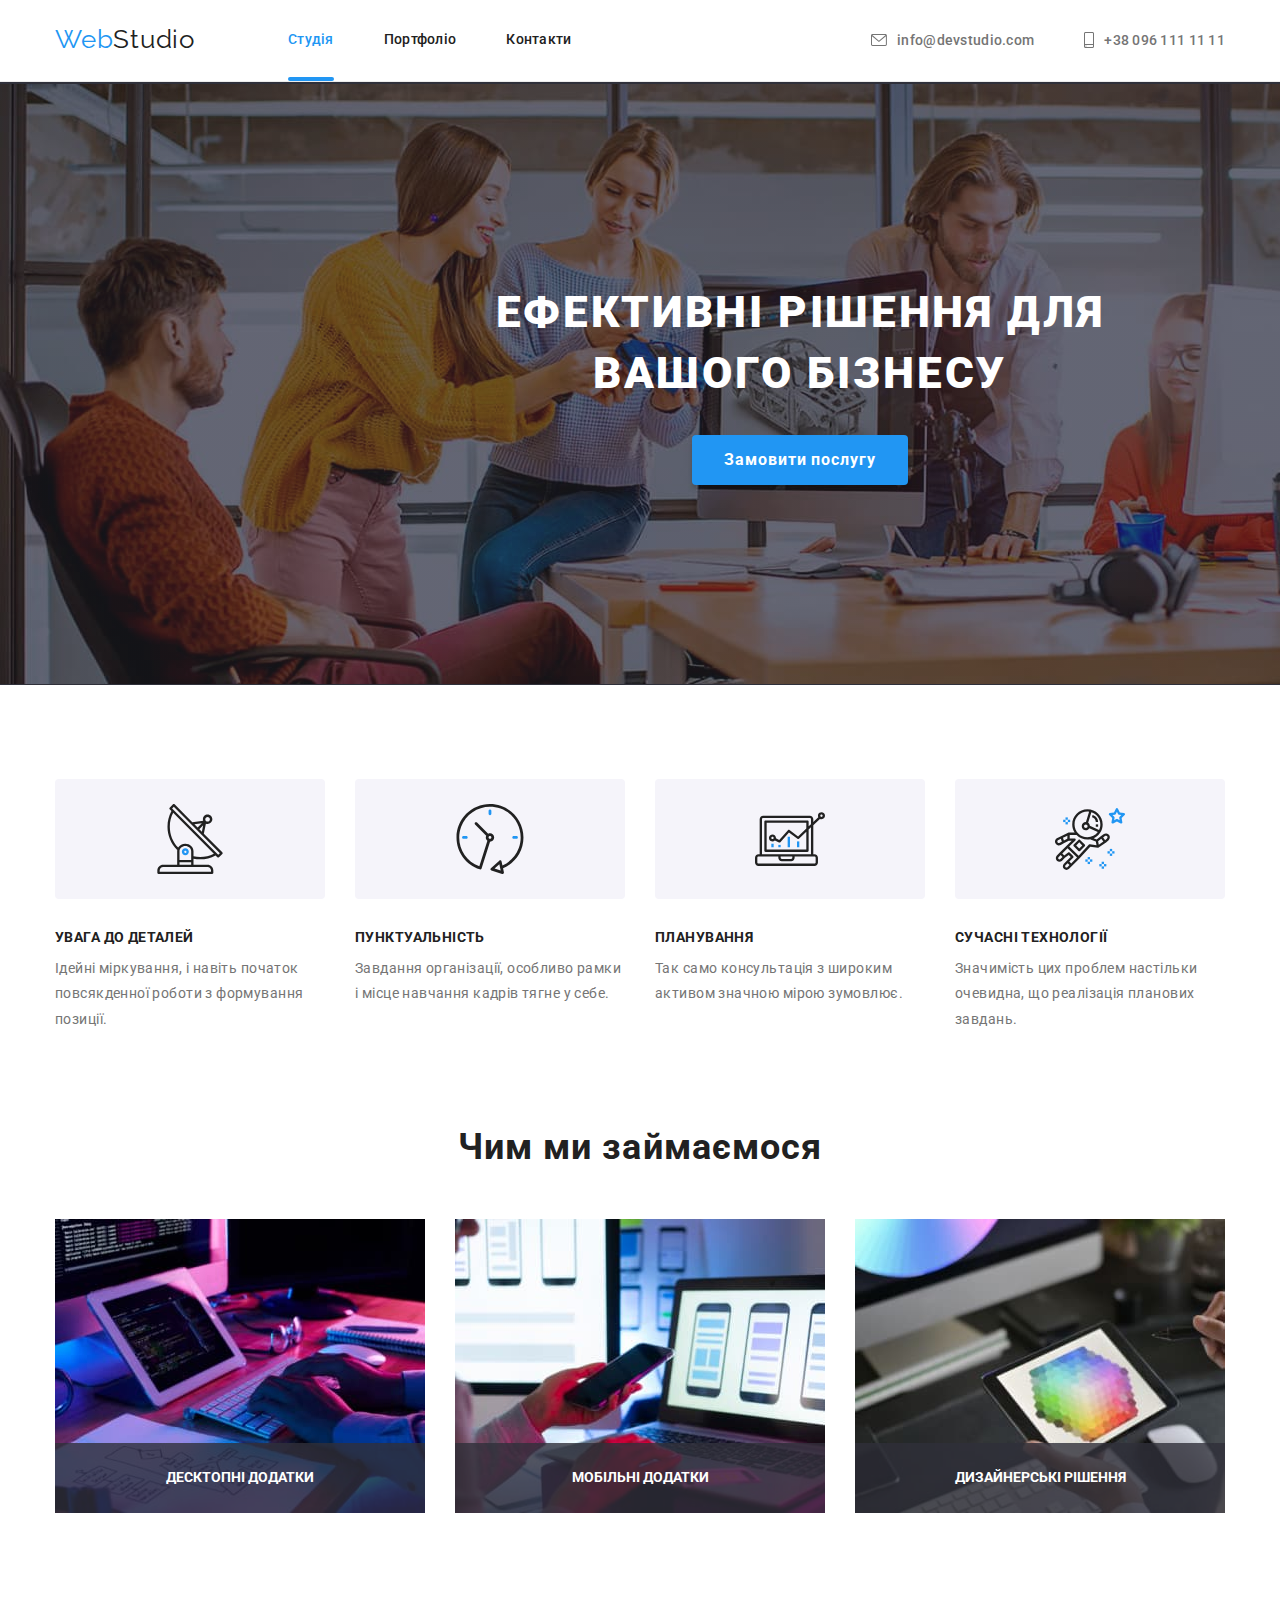
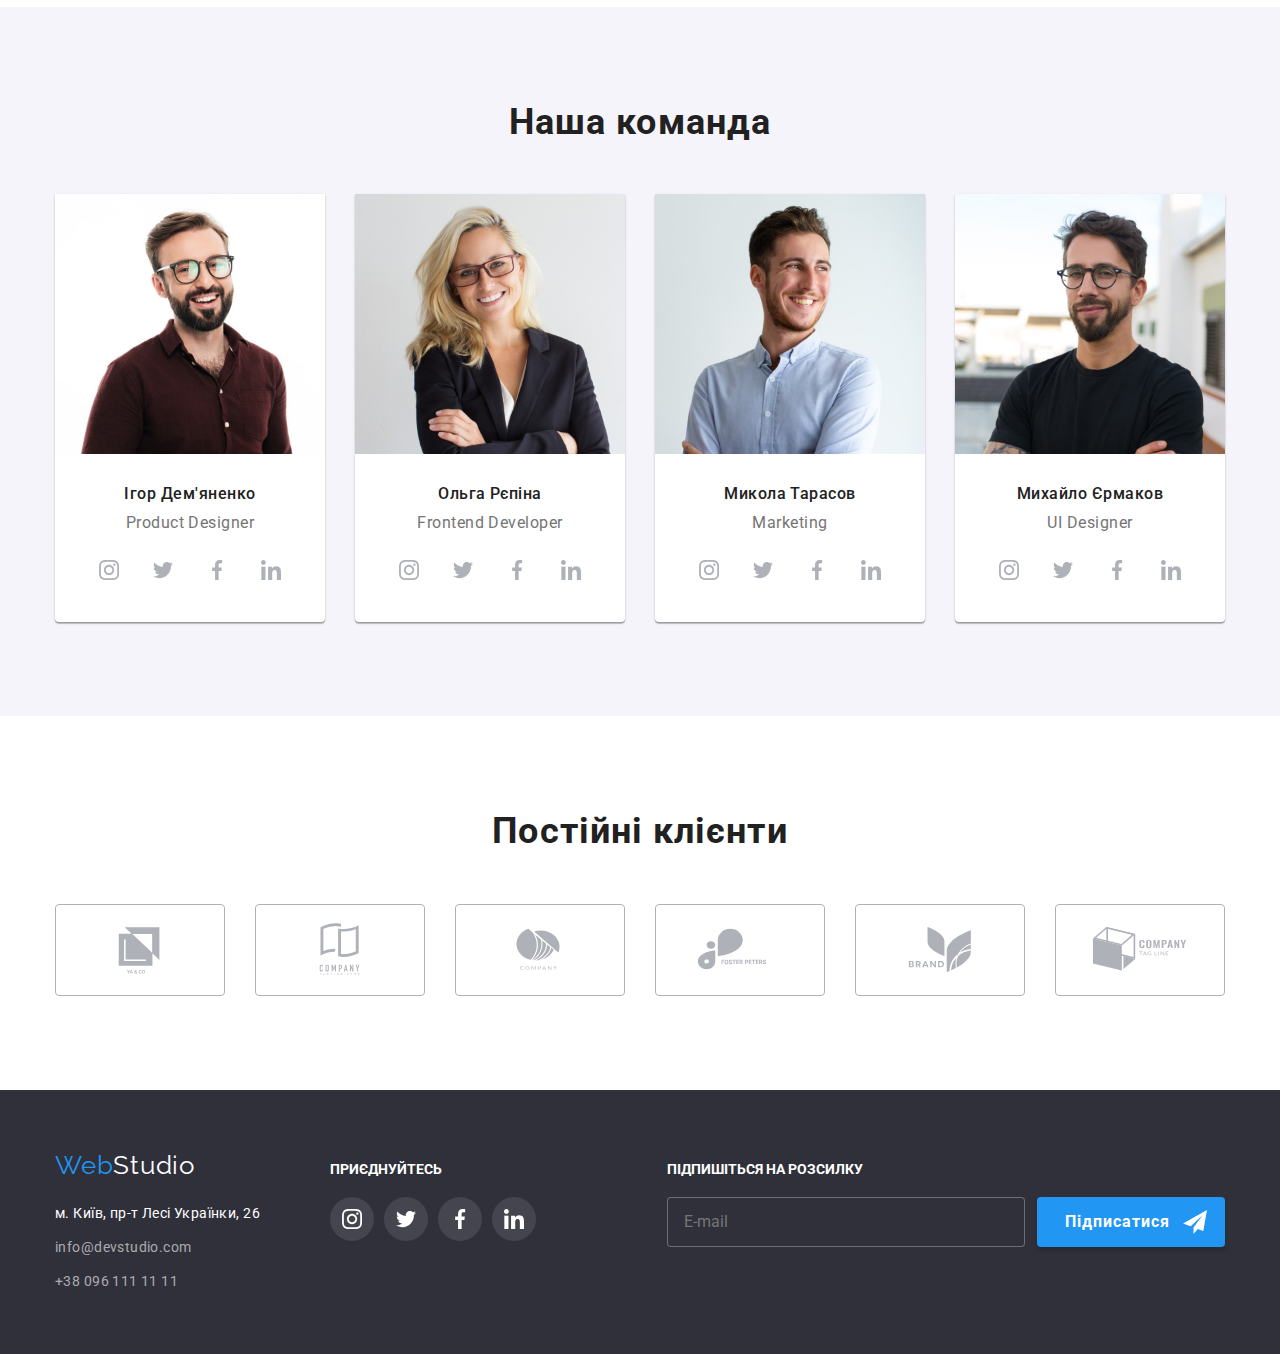
==== commit 35d02c90: "Fixed modal padding, footer form margin" ====
--- a/index.html
+++ b/index.html
@@ -461,7 +461,7 @@
 
     <div class="submit">
         <p class="submit-title">Підпишіться на розсилку</p>
-    <form type="submit" class="send-email">
+    <form class="send-email">
         <label >
             <input class="input-email" type="email" name="email" id="user_email" placeholder="E-mail"/>
         </label>
@@ -488,20 +488,20 @@
 
             <div class="form-field">
                 <label class="form-label" for="name">Ім'я</label>
+                <input class="modal-input" type="text" name="username" id="name"/>
                 <svg class="icon-input" width="18" height="18"><use href="./images/icons.svg#icon-person"></use></svg>
-                <input class="modal-input" type="text" name="username" id="name"/>
-           </div>
+            </div>
 
            <div class="form-field">
                 <label class="form-label" for="number">Телефон</label>
+                <input class="modal-input" type="tel" name="phone-number" id="number" />
                 <svg class="icon-input" width="18" height="18"><use href="./images/icons.svg#icon-phone-form"></use></svg>
-                <input class="modal-input" type="tel" name="phone-number" id="number" />
             </div>
 
             <div class="form-field">
                 <label class="form-label" for="mail">Пошта</label>
+                <input class="modal-input"  type="email" name="email" id="mail"/>
                 <svg class="icon-input" width="18" height="18"><use href="./images/icons.svg#icon-email-form"></use></svg>
-                <input class="modal-input"  type="email" name="email" id="mail"/>
             </div>
 
             <div class="form-field">
@@ -510,9 +510,18 @@
             </div>
 
         
-            <input class="modal-checkbox visually-hidden" type="checkbox" name="privacy" id="privacy"/>
-            <label class="privacy-text" for="privacy"><span class="custom-checkbox"></span>Погоджуюся з розсилкою та приймаю &nbsp;<a href="#" class="privacy-link">  Умови договору</a></label>
-
+            <label class="checkbox-wrapper">
+                <input
+                  name="user_policy"
+                  required
+                  type="checkbox"
+                  class="form-checkbox visually-hidden"
+                />
+                <svg class="custom-checkbox" width="16" height="16">
+                  <use class="checkbox-icon" href="./images/icons.svg#icon-ok"></use>
+                </svg>
+                Погоджуюся з розсилкою та приймаю&nbsp;<a href="#" class="checkbox-link">Умови договору</a>
+              </label>
 
               <button class="button-form" type="submit">Відправити</button>
 
--- a/css/styles.css
+++ b/css/styles.css
@@ -575,7 +575,7 @@
 .submit{
     display:flex;
     flex-direction: column;
-    margin-left: 93px;
+    margin-left: auto;
 }
 
 .submit-title{
@@ -592,6 +592,7 @@
     border-radius: 4px;
     border: 1px solid rgba(255, 255, 255, 0.3);
     padding-left: 16px;
+    outline: transparent;
 }
 
 .send-email{
@@ -800,8 +801,8 @@
 
 .modal{
     position: absolute;
-    width: 528px;
-    height: 581px;
+    
+    padding: 40px;
     border-radius: 4px;
     background-color: var(--primary-bg-color);
     top: 50%;
@@ -832,7 +833,6 @@
 
 .form-title{
     text-align: center;
-    margin-top: 40px;
     margin-bottom: 12px;
     margin-left: auto;
     margin-right: auto;
@@ -844,8 +844,6 @@
 
 .form{
     width: 448px;
-    margin-left: auto;
-    margin-right: auto;
 }
 
 .form-field{
@@ -875,6 +873,7 @@
     display: inline-block;
     top:50%;
     left: 12px;
+    transition: fill 250ms cubic-bezier(0.4, 0, 0.2, 1);
 }
 
 .modal-input{
@@ -883,10 +882,15 @@
     outline: none;
 
     resize: none; 
-}
-
-.icon-input:focus + .modal-input{
-    background-color: var(--accent-color);
+    transition: border-color 250ms cubic-bezier(0.4, 0, 0.2, 1);;
+}
+
+.modal-input:focus+.icon-input{
+    fill:var(--accent-color);
+}
+
+.modal-input:focus{
+    border-color: var(--accent-color);
 }
 
 .form-field textarea{
@@ -895,43 +899,50 @@
     padding-bottom: 11px;
     padding-left: 12px;
 
-   
 }
 
 .form-field label{
     margin-bottom: 4px;
 }
 
-.custom-checkbox{
-    display: inline-block;
-    width: 16px;
-    height: 15px;
-    border: 2px solid var(--primary-text-color);
-    border-radius: 2px;
-
-    margin-right: 7px;
-}
-
-.modal-checkbox:checked + label .custom-checkbox{
-    border-color: transparent;
+
+.checkbox-wrapper {
+    display: flex;
+    align-items: center;
+    justify-content: center;
+    margin-top: 20px;
+    margin-bottom: 30px;
+    color:var(--article-text-color);
+    font-size: 14px;
+    font-weight: 400;
+    line-height: 1.7;
+  }
+  
+  .custom-checkbox {
+    border: 1px solid var(--primary-text-color);
+    border-radius: 4px;
+    cursor: pointer;
+    padding: 2px;
+    margin-right: 10px;
+  }
+  .form-checkbox:checked + .custom-checkbox {
     background-color: var(--accent-color);
-    background-image: url(../images/icons.svg/#icon-ok);
-    background-repeat: no-repeat;
-    background-position: center;
-
-}
-
-.privacy-text{
-    display: flex;
-    justify-content: center;
-    color: var(--article-text-color);
-    font-size: 14px;
-
-    margin-bottom: 30px;
-    margin-top: 20px;
-}
-
-.privacy-link{
+    border-color: var(--accent-color);
+  }
+  .form-checkbox:focus + .custom-checkbox {
+    outline: 2px solid rgba(0, 0, 255, 0.5);
+  }
+  
+  .checkbox-icon {
+    display: none;
+    fill: #ffffff;
+  }
+  .form-checkbox:checked + .custom-checkbox .checkbox-icon {
+    display: block;
+  }
+
+
+.checkbox-link{
     color:var(--accent-color);
 }
 
